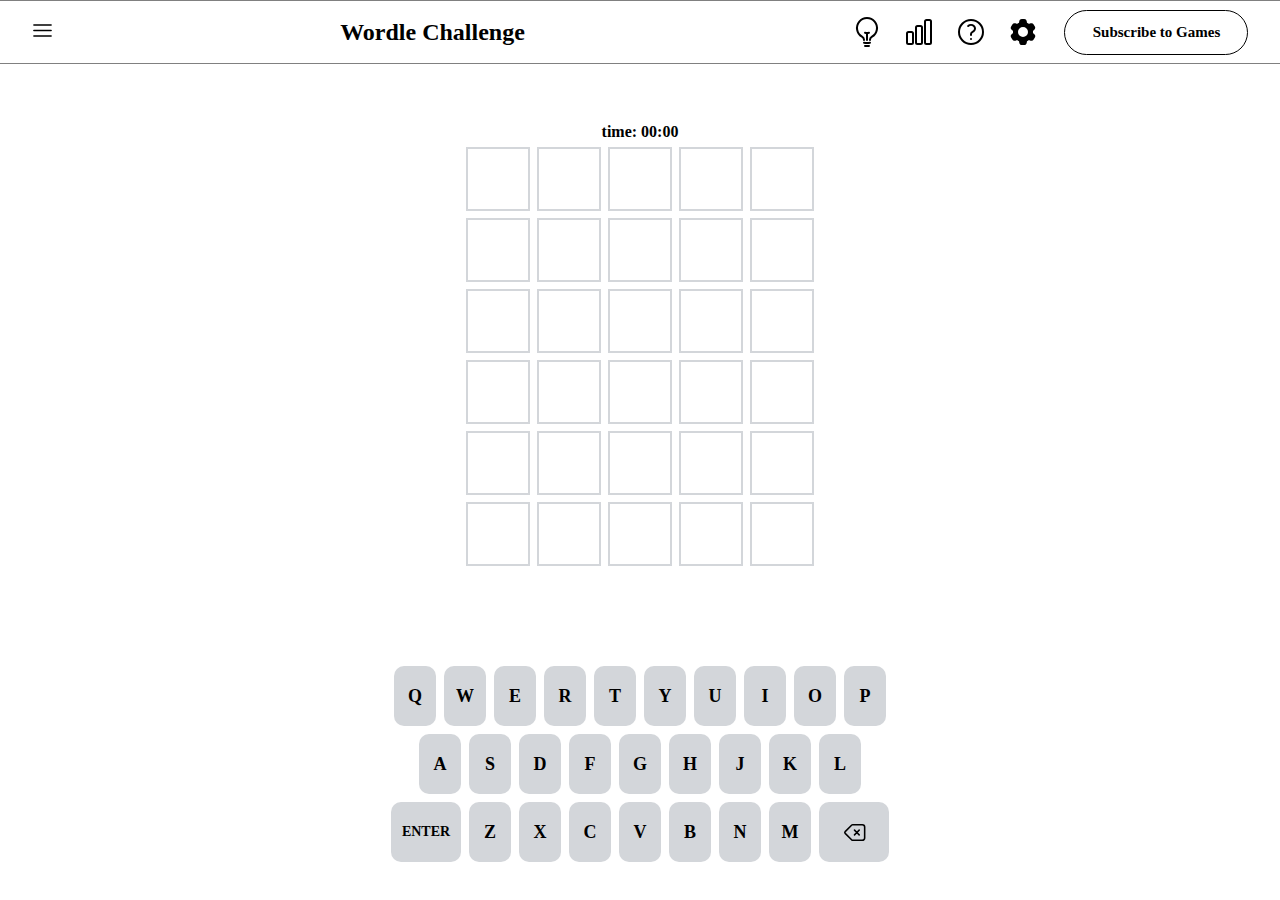
==== index.html @ 47513e89 "[Wordle] HTML, CSS 구현" ====
<!DOCTYPE html>
<html lang="en">
  <head>
    <meta charset="UTF-8" />
    <meta name="viewport" content="width=device-width, initial-scale=1.0" />
    <title>Wordle Challenge</title>
    <link rel="stylesheet" href="index.css" />
  </head>
  <body>
    <header>
      <div class="menu-bar">
        <div class="menu-bar__icon">
          <img src="menu.svg" alt="menu" />
        </div>
        <div class="menu-bar__tittle">Wordle Challenge</div>
        <div class="menu-bar__icon2">
          <div class="menu-bar__icon2-bar">
            <div class="menu-bar__icon2-bar_help">
              <img src="light.svg" alt="light" />
              <img src="chart.svg" alt="chart" />
              <img src="question.svg" alt="question" />
              <img src="settiong.svg" alt="settiong" />
            </div>
            <div class="menu-bar__icon2-bar_sub">Subscribe to Games</div>
          </div>
        </div>
      </div>
    </header>

    <main>
      <div class="time">time: 00:00</div>
      <div class="board-row row-0">
        <div class="board-column" data-index="00"></div>
        <div class="board-column" data-index="01"></div>
        <div class="board-column" data-index="02"></div>
        <div class="board-column" data-index="03"></div>
        <div class="board-column" data-index="04"></div>
      </div>
      <div class="board-row row-1">
        <div class="board-column" data-index="10"></div>
        <div class="board-column" data-index="11"></div>
        <div class="board-column" data-index="12"></div>
        <div class="board-column" data-index="13"></div>
        <div class="board-column" data-index="14"></div>
      </div>
      <div class="board-row row-2">
        <div class="board-column" data-index="20"></div>
        <div class="board-column" data-index="21"></div>
        <div class="board-column" data-index="22"></div>
        <div class="board-column" data-index="23"></div>
        <div class="board-column" data-index="24"></div>
      </div>
      <div class="board-row row-3">
        <div class="board-column" data-index="30"></div>
        <div class="board-column" data-index="31"></div>
        <div class="board-column" data-index="32"></div>
        <div class="board-column" data-index="33"></div>
        <div class="board-column" data-index="34"></div>
      </div>
      <div class="board-row row-4">
        <div class="board-column" data-index="40"></div>
        <div class="board-column" data-index="41"></div>
        <div class="board-column" data-index="42"></div>
        <div class="board-column" data-index="43"></div>
        <div class="board-column" data-index="44"></div>
      </div>
      <div class="board-row row-5">
        <div class="board-column" data-index="50"></div>
        <div class="board-column" data-index="51"></div>
        <div class="board-column" data-index="52"></div>
        <div class="board-column" data-index="53"></div>
        <div class="board-column" data-index="54"></div>
      </div>
    </main>

    <footer>
      <div class="keyboard-row row-0">
        <div class="keyboard-column" data-key="Q">Q</div>
        <div class="keyboard-column" data-key="W">W</div>
        <div class="keyboard-column" data-key="E">E</div>
        <div class="keyboard-column" data-key="R">R</div>
        <div class="keyboard-column" data-key="T">T</div>
        <div class="keyboard-column" data-key="Y">Y</div>
        <div class="keyboard-column" data-key="U">U</div>
        <div class="keyboard-column" data-key="I">I</div>
        <div class="keyboard-column" data-key="O">O</div>
        <div class="keyboard-column" data-key="P">P</div>
      </div>
      <div class="keyboard-row row-1">
        <div class="keyboard-column" data-key="A">A</div>
        <div class="keyboard-column" data-key="S">S</div>
        <div class="keyboard-column" data-key="D">D</div>
        <div class="keyboard-column" data-key="F">F</div>
        <div class="keyboard-column" data-key="G">G</div>
        <div class="keyboard-column" data-key="H">H</div>
        <div class="keyboard-column" data-key="J">J</div>
        <div class="keyboard-column" data-key="K">K</div>
        <div class="keyboard-column" data-key="L">L</div>
      </div>
      <div class="keyboard-row row-2">
        <div class="enter" data-key="ENTER">ENTER</div>
        <div class="keyboard-column" data-key="Z">Z</div>
        <div class="keyboard-column" data-key="X">X</div>
        <div class="keyboard-column" data-key="C">C</div>
        <div class="keyboard-column" data-key="V">V</div>
        <div class="keyboard-column" data-key="B">B</div>
        <div class="keyboard-column" data-key="N">N</div>
        <div class="keyboard-column" data-key="M">M</div>
        <div class="backspace" data-key="backspace">
          <img src="back.svg" alt="back" />
        </div>
      </div>
    </footer>
  </body>
</html>
---- index.css ----
@import "reset.css";
@import "header.css";
@import "main.css";
@import "footer.css";
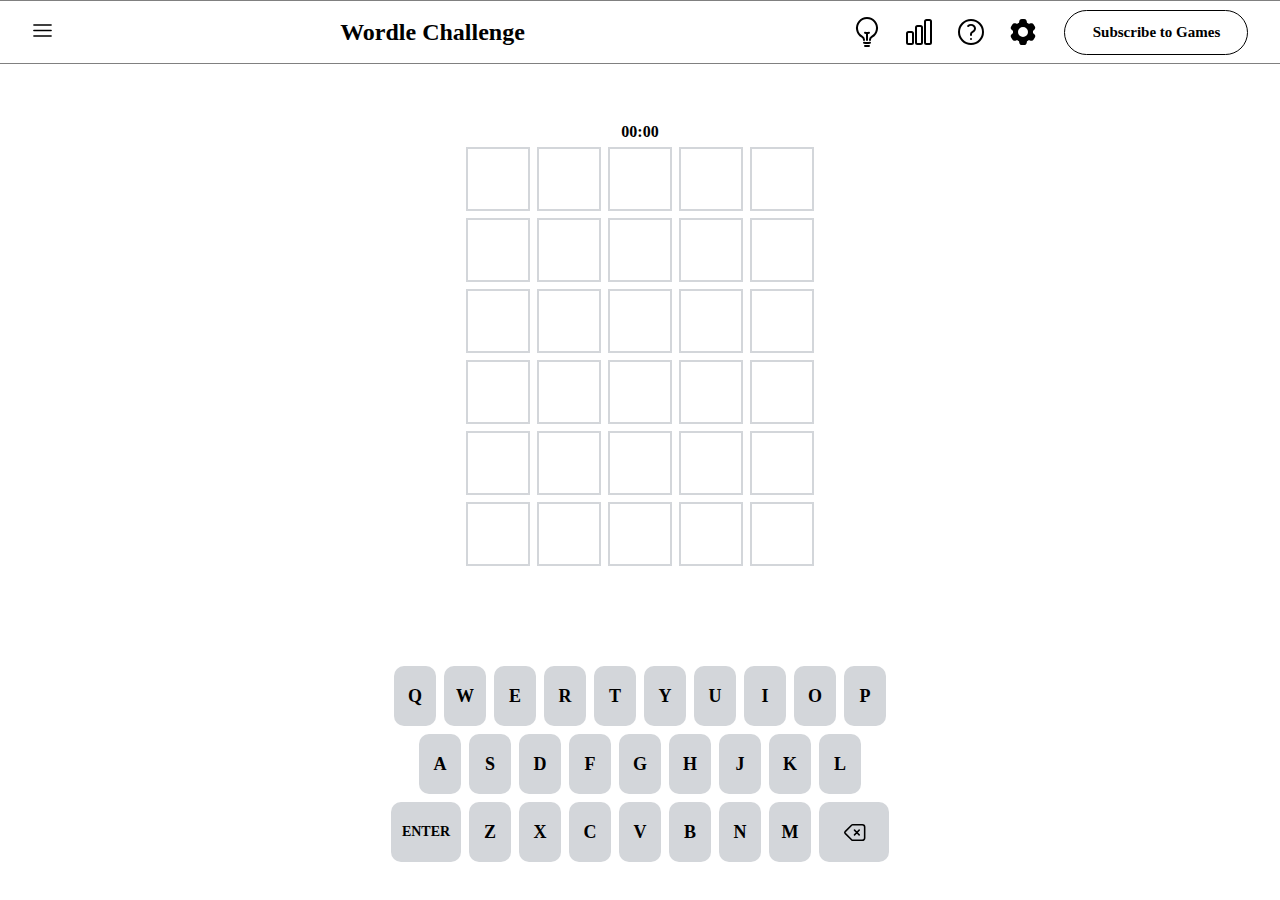
==== commit ca84d27b: "Update index.html" ====
--- a/index.html
+++ b/index.html
@@ -28,7 +28,7 @@
     </header>
 
     <main>
-      <div class="time">time: 00:00</div>
+      <div class="time">00:00</div>
       <div class="board-row row-0">
         <div class="board-column" data-index="00"></div>
         <div class="board-column" data-index="01"></div>
